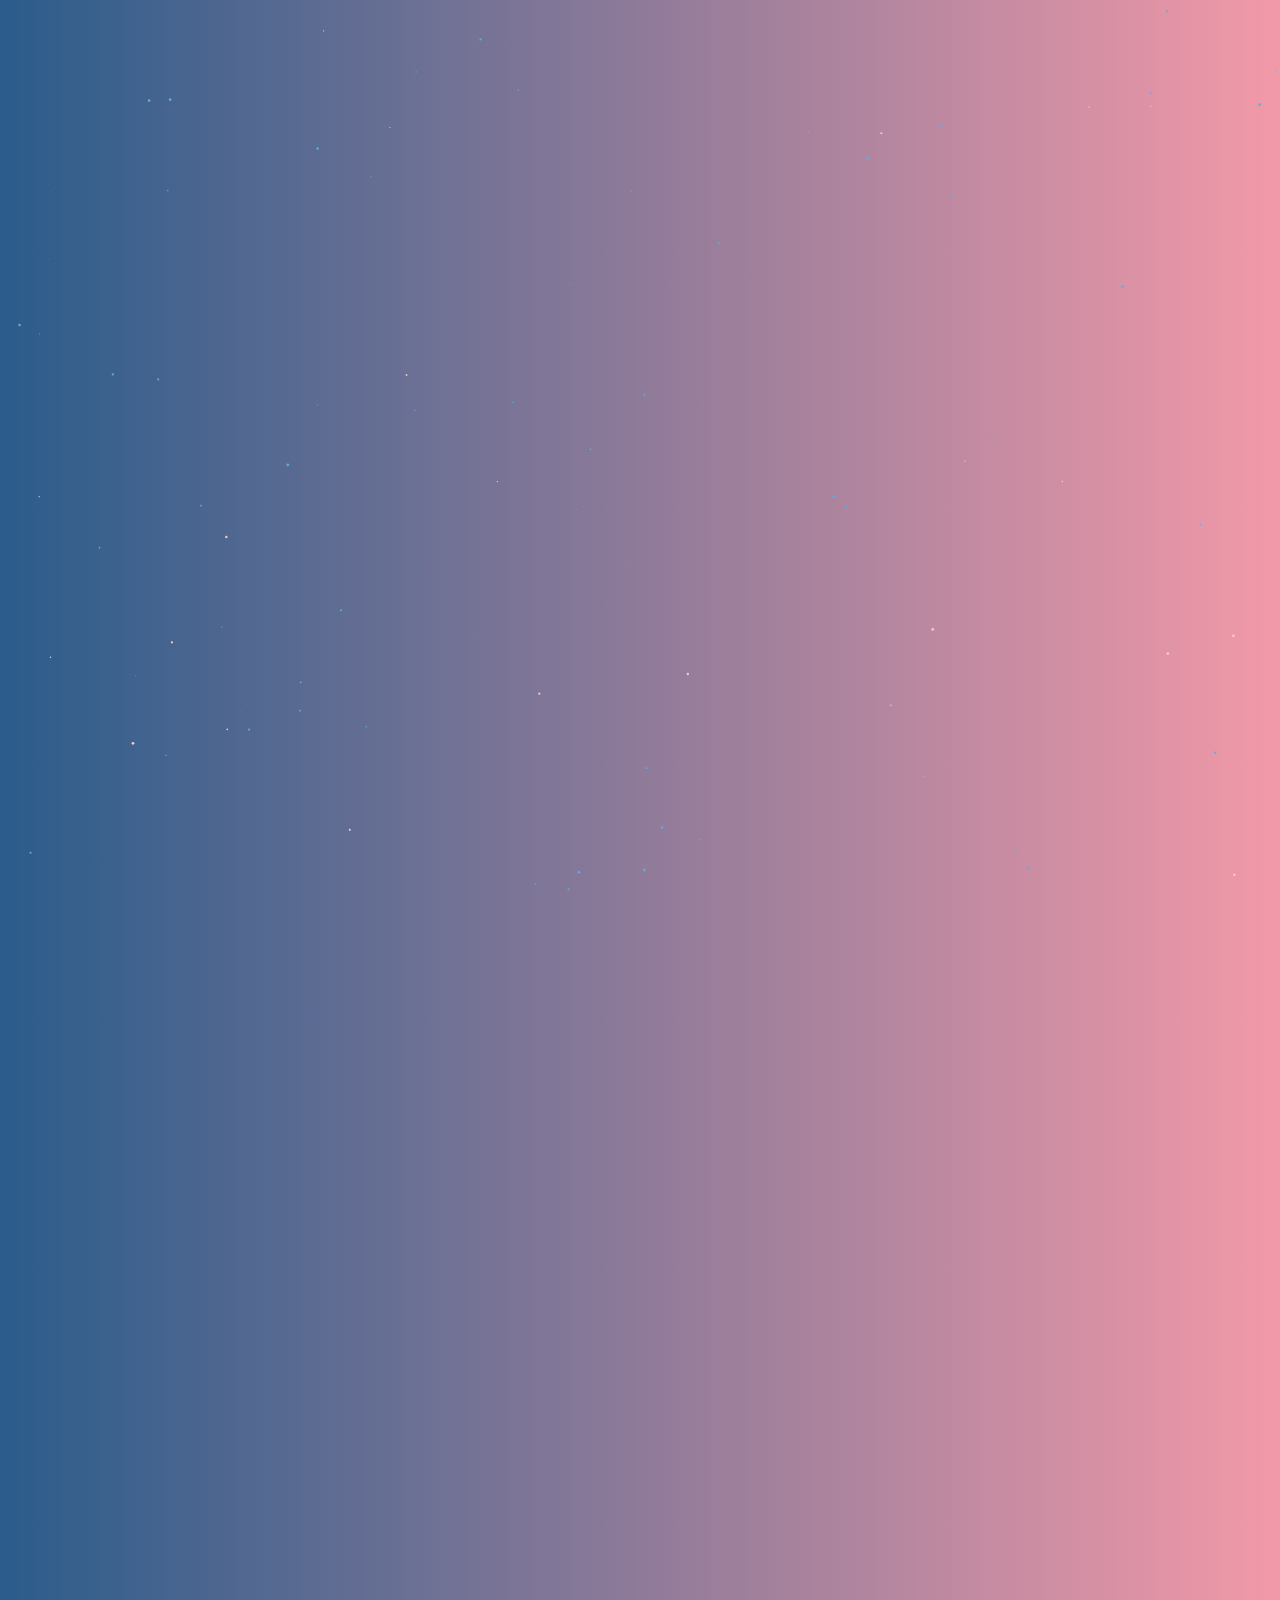
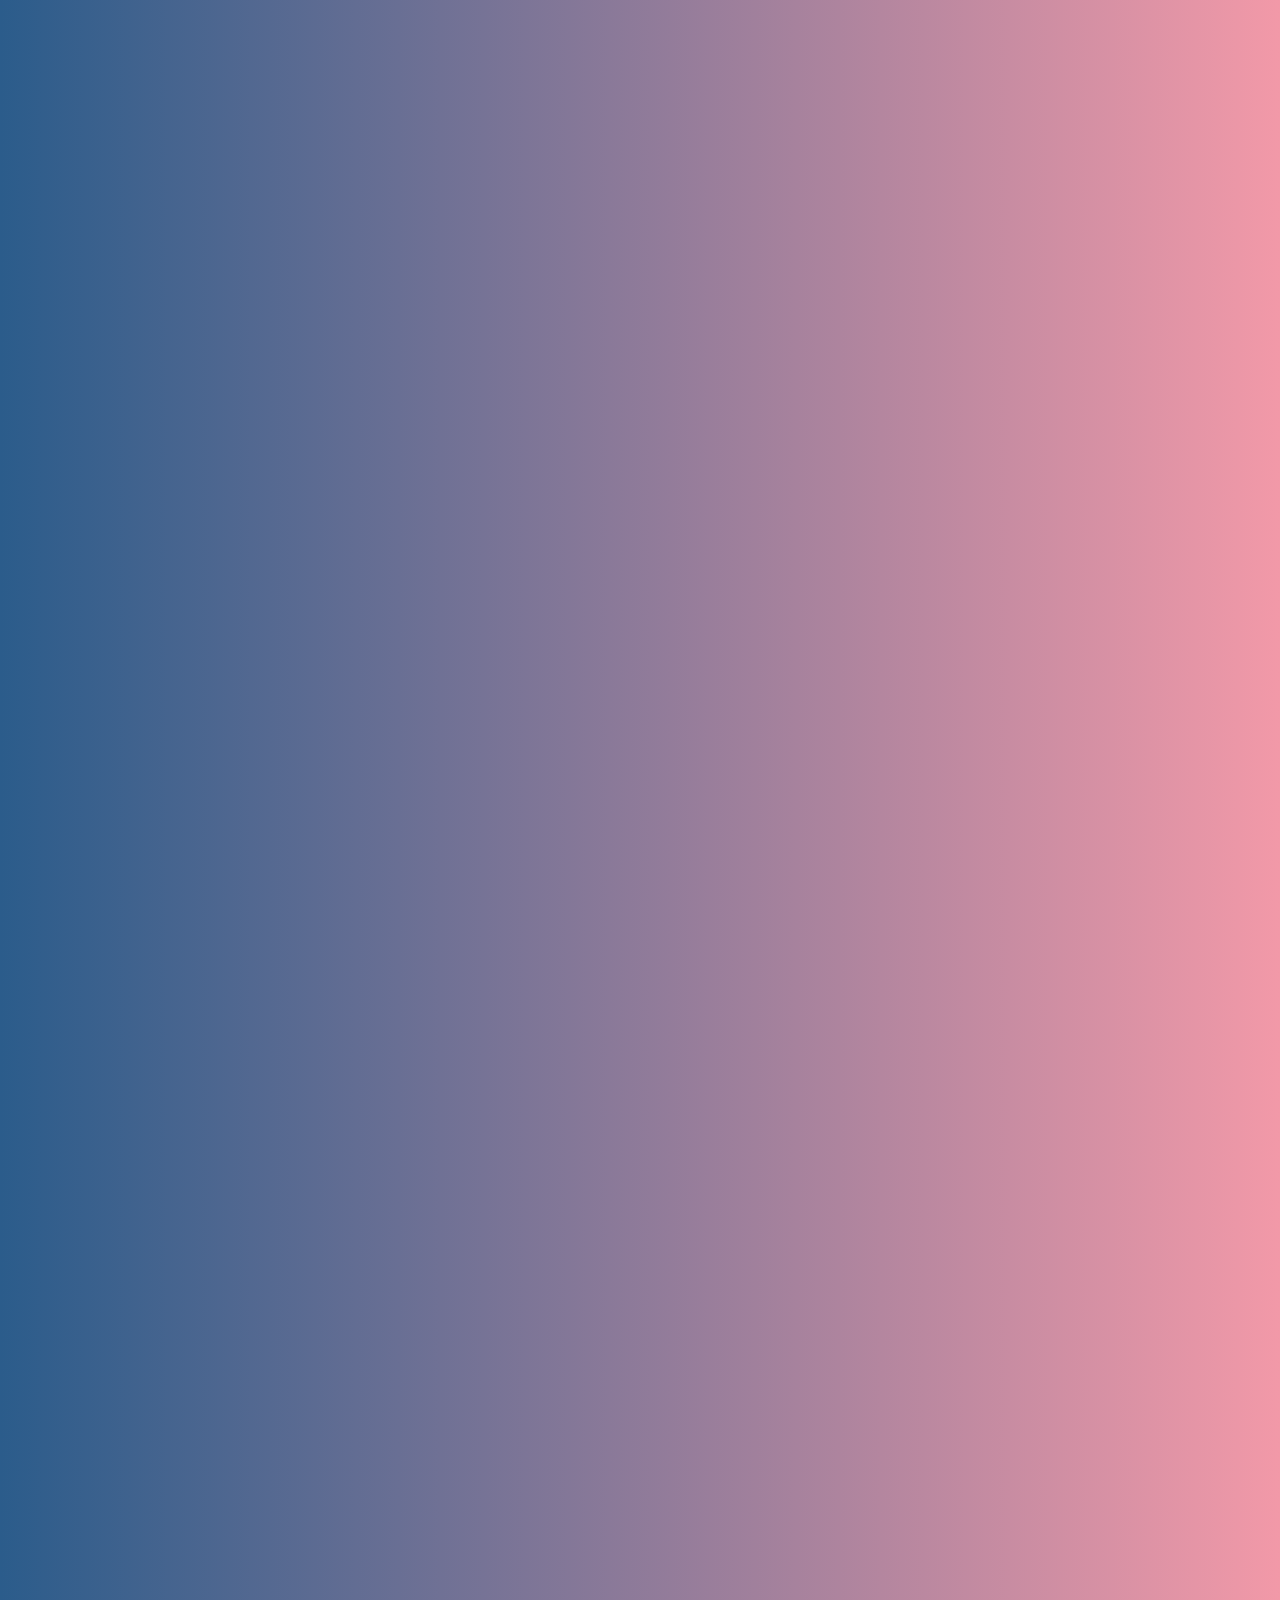
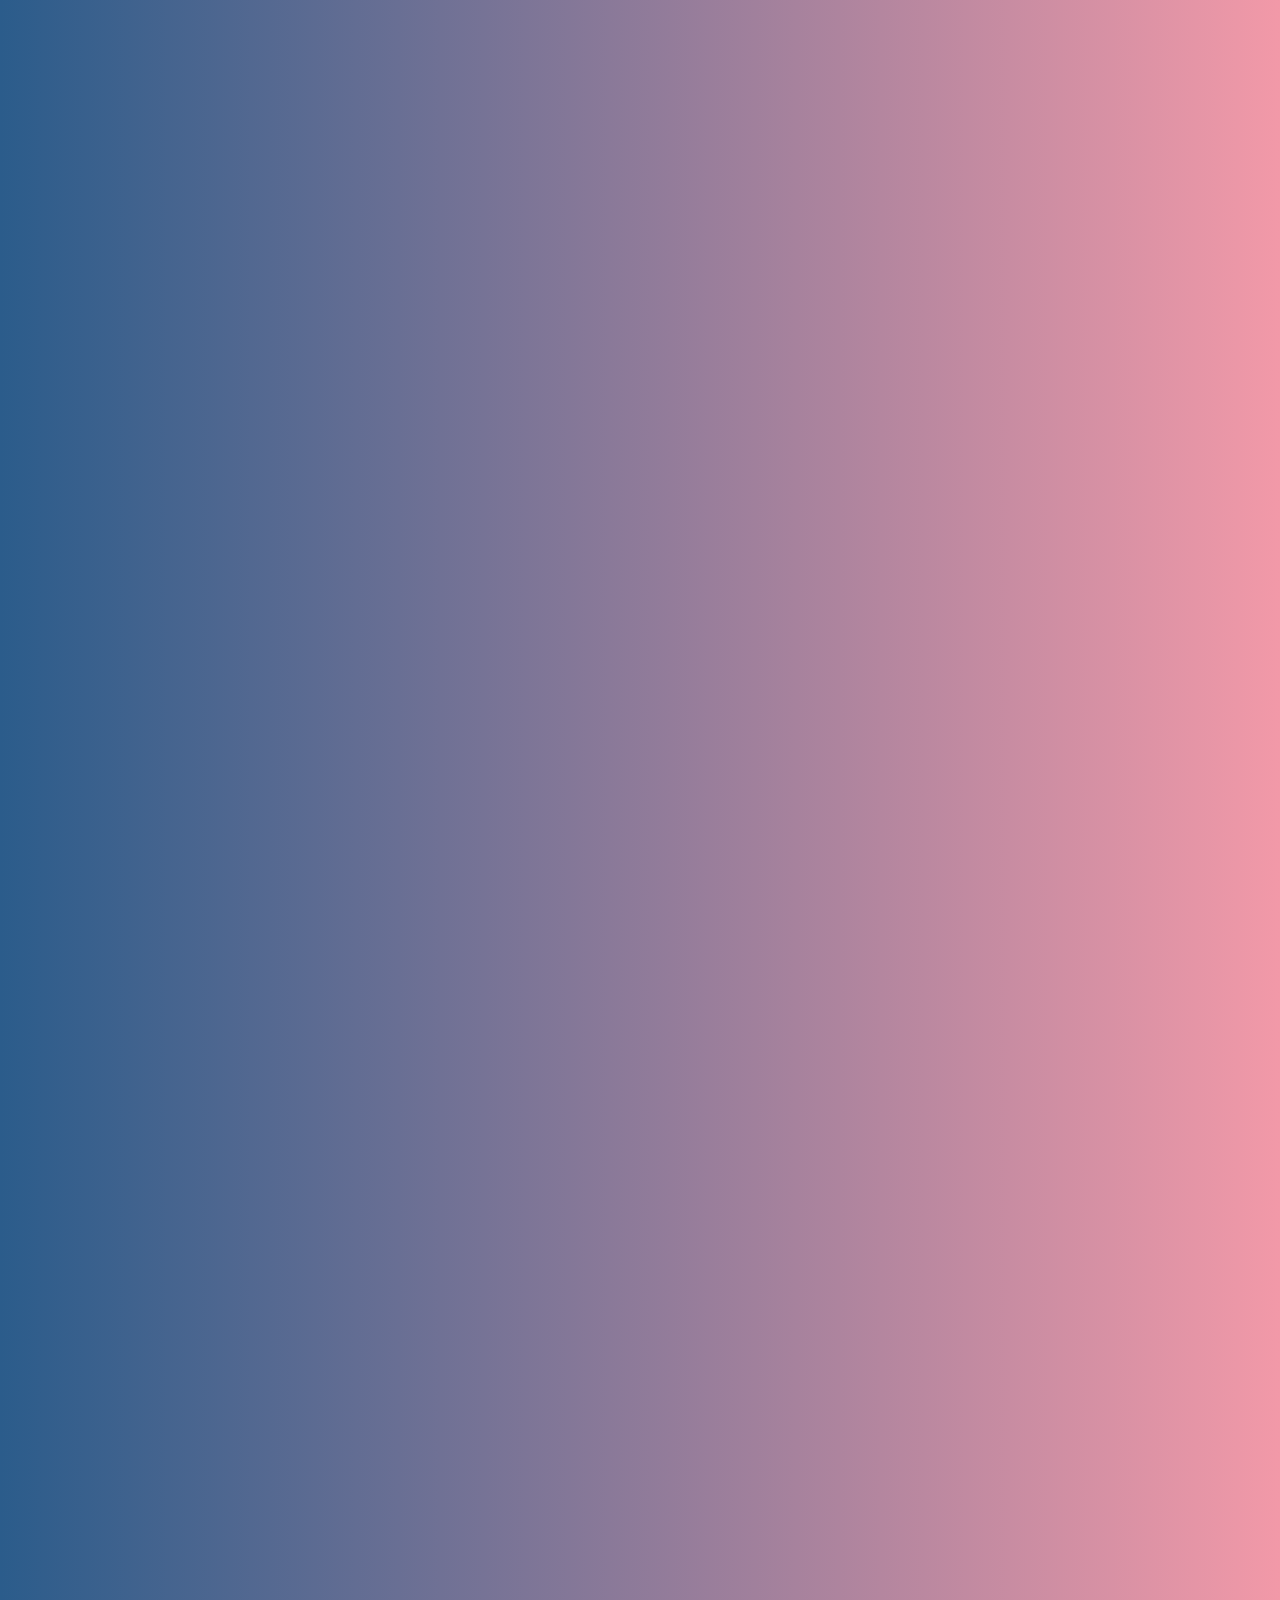
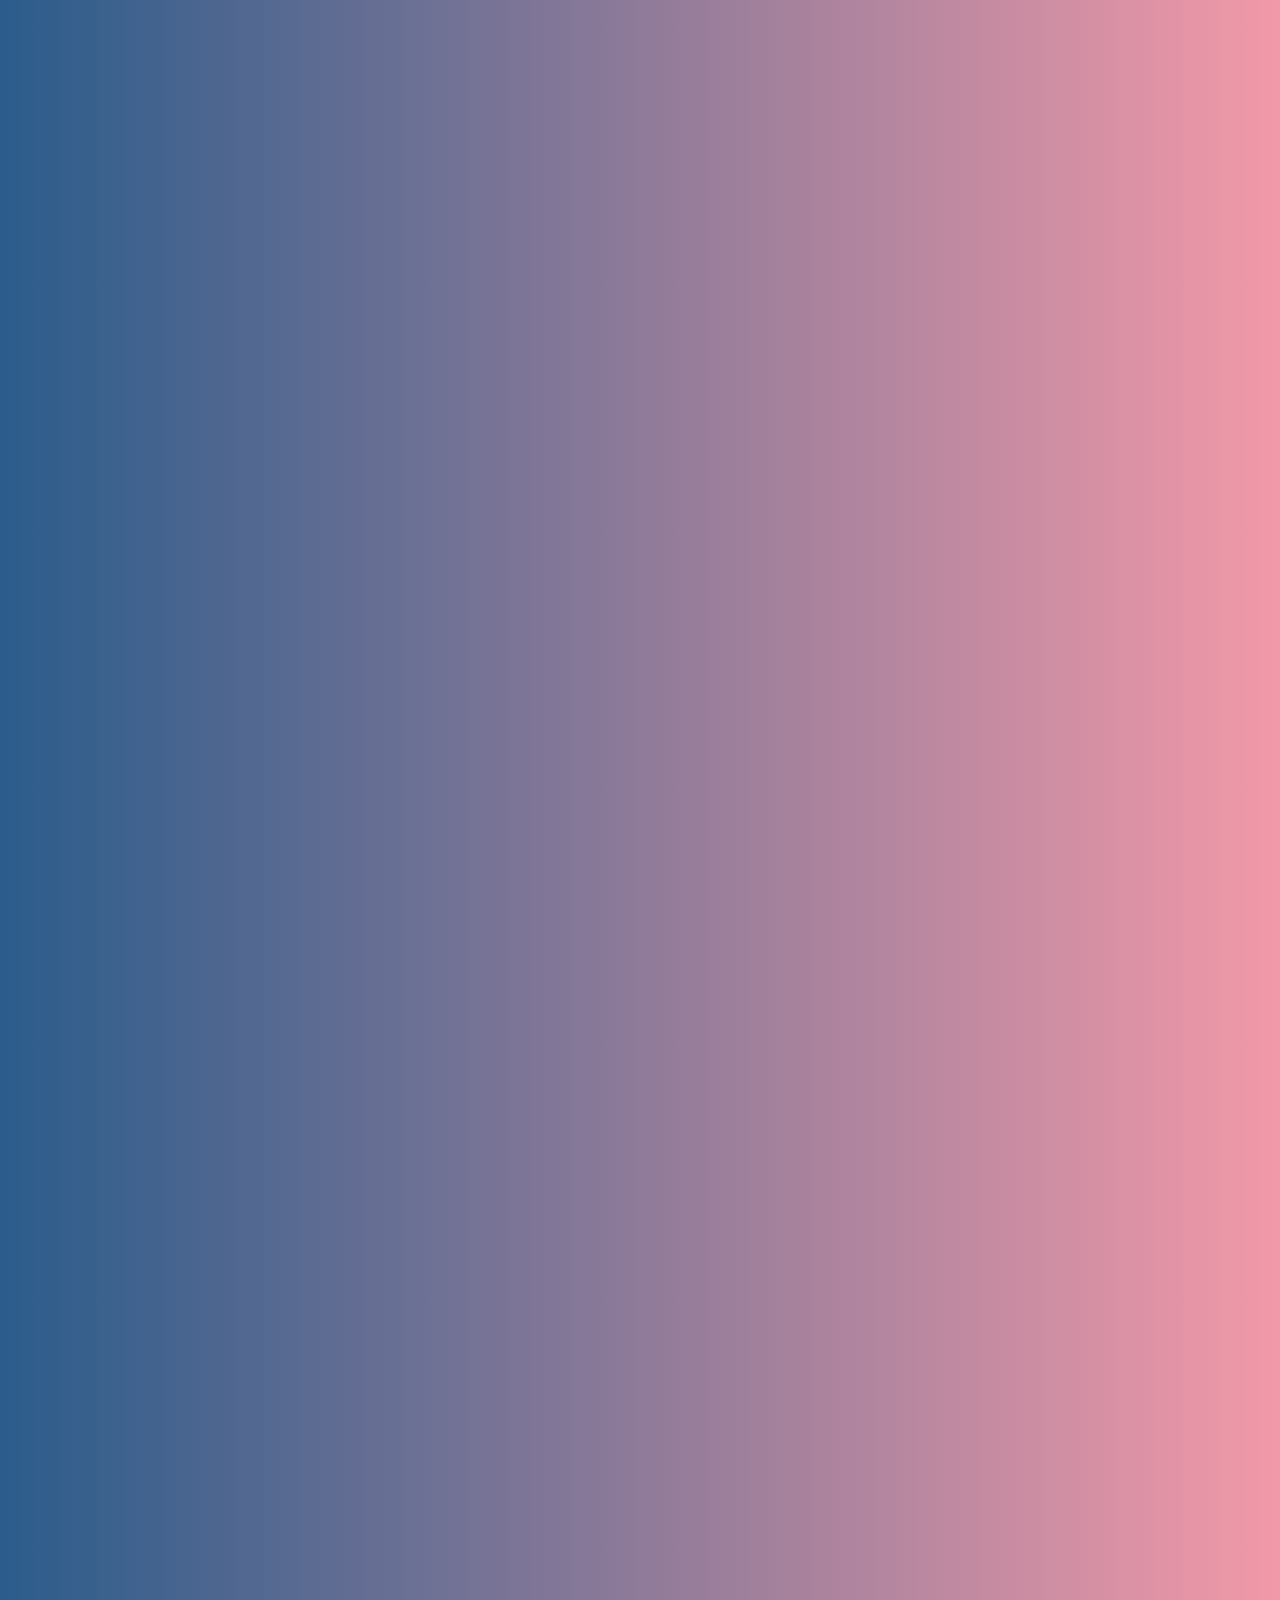
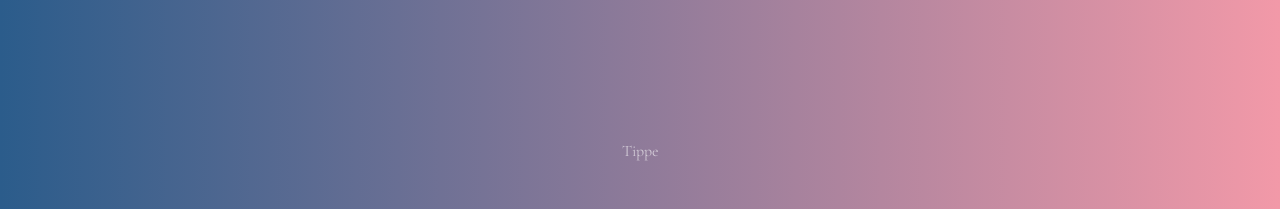
==== final.html @ bace11be "Add final.html and update script.js to navigate to final page after last step Co-authored-by: Copilo" ====
<!DOCTYPE html>
<html lang="de">
<head>
  <meta charset="UTF-8" />
  <meta name="viewport" content="width=device-width, initial-scale=1.0" />
  <meta http-equiv="Content-Security-Policy" content="img-src 'self' data:;">
  <title>Finale Nachricht</title>

  <!-- SCHRIFT -->
  <link href="https://fonts.googleapis.com/css2?family=Cormorant+Garamond:ital,wght@0,400;0,600;1,400&display=swap" rel="stylesheet">

  <link rel="stylesheet" href="style.css" />
</head>
<body>

  <canvas id="stars"></canvas>

  <!-- MUSIK -->
  <audio id="music" loop>
    <source src="music.mp3" type="audio/mpeg">
  </audio>

  <div class="content">

    <div class="envelope">

      <p class="step">Neuer Tag neue Seite?</p>
      <p class="step">Eigentlich ist es ja die gleiche Seite, aber spielt keine Rolle.</p>
      <p class="step">Ich sitze also schon wieder hier. Vor einem Programm, welches ich täglich benutze.</p>
      <p class="step">Aber was tue ich? Normalerweise schreibe ich hier Sachen, die einen tatsächlichen Zweck haben, einer strickten Syntax folgen und einfach Sinn ergeben.</p>
      <p class="step">Wieso also zweckentfremde ich meinen Arbeitsplatz?</p>
      <p class="step">Vielleicht ist es die Gewohnheit, oder das Gefühl nicht eingeschränkt zu werden.</p>

      <p class="step">Hier erfahre ich nicht die Restriktionen, wie ich sie bei Word auf einem A4 hätte. Kein Seitenrand, Animationen oder sogar Musik.</p>
      <p class="step">Schade nur, dass ich nicht kreativ genug bin, um einem Leser ein tatsächliches Gefühl zu vermitteln. Aber alleine die Möglichkeit es zu können gefällt mir.</p>
      <p class="step">Vielleicht nehme ich mir später doch etwas Zeit um ein paar Details einzubauen.</p>
      <p class="step">Ich schreibe schon wieder nur Quatsch und bin kurz davor zu vergessen, was ich eigentlich sagen wollte.</p>

      <p class="step">Beim lesen ist mir aufgefallen, dass es gestern eher ein offener Dialog war. Als würde man mit dem Leser sprechen.</p>
      <p class="step">Ich frage mich wie das aus der Perspektive eines Lesers wirkt.</p>
      <p class="step">Ich hätte nie gedacht, dass ich sowas einmal machen würde. Ich könnte gerade einfach Alles machen, aber ich sitze hier und schreibe.</p>
      <p class="step">Die Dinge die ich normalerweise machen würde, sind gerade irgendwie langweilig. Aber warum?</p>  
      <p class="step">Ich bin auch in letzter Zeit ziemlich müde. Nicht die Art von Müdigkeit, die nach einem Mittagsschlaf wieder weg ist. Eine seltsame Art von Lustlosigkeit.</p>
      <p class="step">Ich bin mir sicher, dass jeder dieses Gefühl kennt.</p>
      <p class="step">Ist aber auch egal.</p>
      <p class="step">Ich war die Tage einkaufen. Ich wollte einen Anzug kaufen. Gut, dass es dafür einfach einen ganzen Laden gibt.</p>
      <p class="step">Die Beratung war bemüht, aber doch spürbar überfragt, da die normalen Größen zu klein waren, aber die Langgrößen auch nicht so richtig passten.</p>
      <p class="step">Er schickte mich in einen anderen Laden mit den Worten: "Andere Mütter haben auch schöne Töchter.".</p>
      <p class="step">Seltsame Redewendung, wenn man bedenkt, dass es um Klamotten geht.</p>
      <p class="step">Lange nach dem Kauf eines Anzugs und auch noch jetzt beschäftigen mich seine finalen Worte.</p>
      <p class="step">Warum genau hatte er das gesagt? War das Zufall? Sagt er das immer?</p>
      <p class="step">Vielleicht sah er es mir an, oder ich habe es verraten, als er mich nach der Farbe der Fliege fragte und ich ihm sagte, dass es egal sei.</p>
      <p class="step">Jedoch behielt er recht. Ich habe einen schöneren Anzug gekauft, aber ist die Wirkung nach außen alles was zählt?</p>
      <p class="step">Er mag schön sein, aber wie trägt er sich? Ist das Material angenehm? Fühlt man sich wohl darin?</p>
      <p class="step">Er sollte also seine Redewendung überdenken. Er könnte es mit positiven Eigenschaften erweitern, die nicht nur oberflächlich sind.</p>
      <p class="step">Ein Anzug kann noch so schön sein, aber was wenn er einfach nicht passt?</p>
      <p class="step">Ich glaube mein Punkt ist klar.</p>
      <p class="step">Davon abgesehen war ich sehr fasziniert von der Art, wie er mir versuchte zu helfen und genauer zu erklären worauf ich beim Kauf achten soll.</p>
      <p class="step">Es gibt nichts schöneres als Menschen, die sich in ihrem Beruf voll entfalten können.</p>
      <p class="step">Ich frage mich auf wie viel Prozent der Menschen das zutrifft. Vielleicht sind es so 5%.</p>
      <p class="step">Ich vermute, dass ein Großteil dieser 5% im sozialen Sektor tätig ist.</p>
      <p class="step">Irgendwie fand ich die Dialogvariante auf der ersten "Seite" besser. Das wirkt hier irgendwie super langweilig.</p>
      <p class="step">Aber warum ist ein Dialog ohne Antwort nicht langweilig? Vielleicht ist es einfach das Gefühl direkt mit jemandem zu kommunizieren.</p>
      <p class="step">Irgendwie armselig. Aber es hilft um etwas Zeit zu überbrücken.</p>
      <p class="step">Das ist so verrückt. Wenn ich keine Zeit habe verschiebe ich immer alles auf die Momente in denen die Zeit da ist. Und jetzt? Jetzt wo ich Zeit habe mache ich so einen Quatsch hier.</p>
      <p class="step">Eigentlich ist es total unsinnig, dass ich manche Dinge so formuliere als würde das jemals jemanmd außer vielleicht dir lesen.</p>
      <p class="step">Ist das der Grund warum ich das tue? Möchte ich mit dir reden?</p>
      <p class="step">Ich glaube schon.</p>
      <p class="step">Aber ich wüsste überhaupt nicht, was ich sagen sollte. Zudem kann ich mir nur schwer vorstellen, dass du es hören möchtest.</p>
      <p class="step">Seit dem letzten Satz sind nun bestimmt 15 Minuten vergangen. Ich weiß es wirklich nicht.</p>
      <p class="step">Ich könnte dir sagen, wie schön deine Augen sind, oder das die geflochtenen Strähnen in deinem Haar so wunderbar aussehen, aber würde ich diese Gelegenheit so nutzen?</p>
      <p class="step">Ich will nicht behaupten, dass ich die Gelegenheit so verschwenden würde, aber ich glaube, dass da etwas mehr ist. Aber was?</p>
      <p class="step">Das wäre vermutlich das einzige Problem, mit welchem ich mich gerne auseinandersetzen würde.</p>
      <p class="step">Ich weiche schon wieder ab, aber das ist schon okay. Es heißt ja, dass man viele Dinge erst dann schätzt, wenn sie fort sind.</p>
      <p class="step">Angesichts dessen frage ich mich immer öfter, ob ich dich und alles was du mir geschenkt hast, genug geschätzt habe.</p>
      <p class="step">Ich erwarte keine Antwort, aber es mal richtig zu formulieren war irgendwie notwendig.</p>
      <p class="step">Du hast mir eigentlich nie einen Grund gegeben unsicher zu sein. Woher kommt sie aber?</p>
      <p class="step">Mir ist gerade eingefallen, dass ich vorhin geschriben habe, dass ich das Erlebnis für den Leser optimieren wollte, aber angesicht der Uhrzeit und meiner Antriebslosigkeit bleibt vorerst alles so wie es ist.</p>
      <p class="step">Ich habe so viele Fragen. Auch wenn ich keine Antwort bekomme, ist es mir wichtig, sie gestellt zu haben.</p>
      <p class="step">Wie geht es dir?</p>
      <p class="step">Ist Olli wieder etwas größer geworden?</p>
      <p class="step">Wie ist euer neues Haus, vorallem da es ja jetzt schon etwas eingerichtet ist?</p>
      <p class="step">Ist es immer noch so stressig auf deiner Arbeit, oder hat sich die Situation mit den wenigen Kollegen verbessert?</p>
      <p class="step">Ich hätte noch so viele Fragen, aber ich glaube, dass es erstmal reicht.</p>
      <p class="step">Verschwwende ich meine Zeit, oder hilft es mir?</p>
      <p class="step">Fühlt sich eher nach Verschwendung an.</p>
      <p class="step">Ich glaube das reicht erstmal für heute.</p>
      <p class="step">Vielleicht führe ich das bald fort.</p>
      <p class="step">Eine Sache noch. </p>
      <p class="step">Ich vermisse dich sehr.</p>
            </div>

    <p class="tap">Tippe</p>

  </div>

  <script src="script.js"></script>
</body>
</html>
---- style.css ----
* {
  box-sizing: border-box;
}

body {
  margin: 0;
  background: linear-gradient(90deg, #2B5C8B, #F299A8);
  color: #fff;
  font-family: "Cormorant Garamond", serif;
  overflow: auto;
}

canvas {
  position: fixed;
  top: 0;
  left: 0;
  pointer-events: none;
}

.content {
  position: relative;
  z-index: 2;
  /* Use min-height so the layout can grow and the page can scroll on small viewports */
  min-height: 100vh;
  padding: 24px 16px;
  display: flex;
  justify-content: center;
  align-items: center;
  text-align: center;
  pointer-events: auto;
  /* Respect safe-area insets (notches, status bars) */
  padding-top: calc(24px + env(safe-area-inset-top));
  padding-bottom: calc(24px + env(safe-area-inset-bottom));
  flex-direction: column; /* optional, für bessere Verteilung */
}

/* BRIEF – schwebend */
.envelope {
  max-width: 420px;
  transform: translateY(-120vh);
  transition: transform 2.6s ease;
  pointer-events: none;
}

.envelope.fly-in {
  transform: translateY(0);
}

/* TEXTE */
.step {
  font-size: 1.35rem;
  line-height: 1.65;
  opacity: 0;
  transform: translateY(8px);
  transition: opacity 1.6s ease, transform 1.6s ease;
  margin-bottom: 1.3rem;
  text-shadow: 0 0 18px rgba(0,0,0,0.5);
  color: #fff;
}

/* Letzter Satz als Gradient + Shadow + leichter Glow */
.final {
  font-size: 1.6rem;
  font-style: italic;
  margin-top: 2rem;
  color: #2B5C8B; /* dunkles Blau, sehr gut auf Rosé sichtbar */
  text-shadow: 0 0 12px rgba(0,0,0,0.7);
  padding: 2px 6px;
  border-radius: 6px;
  display: inline-block;
}



@keyframes pulseGradient {
  0% { background-position: 0% 50%; }
  100% { background-position: 100% 50%; }
}

.step.show {
  opacity: 1;
  transform: translateY(0);
}

/* TAP */
.tap {
  position: absolute;
  bottom: 32px;
  font-size: 1rem;
  opacity: 0.6;
  animation: pulse 2s infinite;
}

@keyframes pulse {
  0% { opacity: 0.3; }
  50% { opacity: 0.8; }
  100% { opacity: 0.3; }
}

.hidden {
  display: none;
}

/* Mobile adjustments so content isn't centered off-screen on small viewports */
@media (max-width: 600px) {
  .content {
    justify-content: flex-start;
  }

  /* Start the envelope closer so the fly-in animation lands inside the visible area */
  .envelope {
    transform: translateY(-60vh);
  }

  .envelope.fly-in {
    transform: translateY(0);
  }

  /* Pin the tap button so it's always reachable at the bottom of the screen */
  .tap {
    position: fixed;
    bottom: calc(16px + env(safe-area-inset-bottom));
    left: 50%;
    transform: translateX(-50%);
    z-index: 3;
    background: rgba(255,255,255,0.03);
    padding: 10px 14px;
    border-radius: 999px;
  }
}
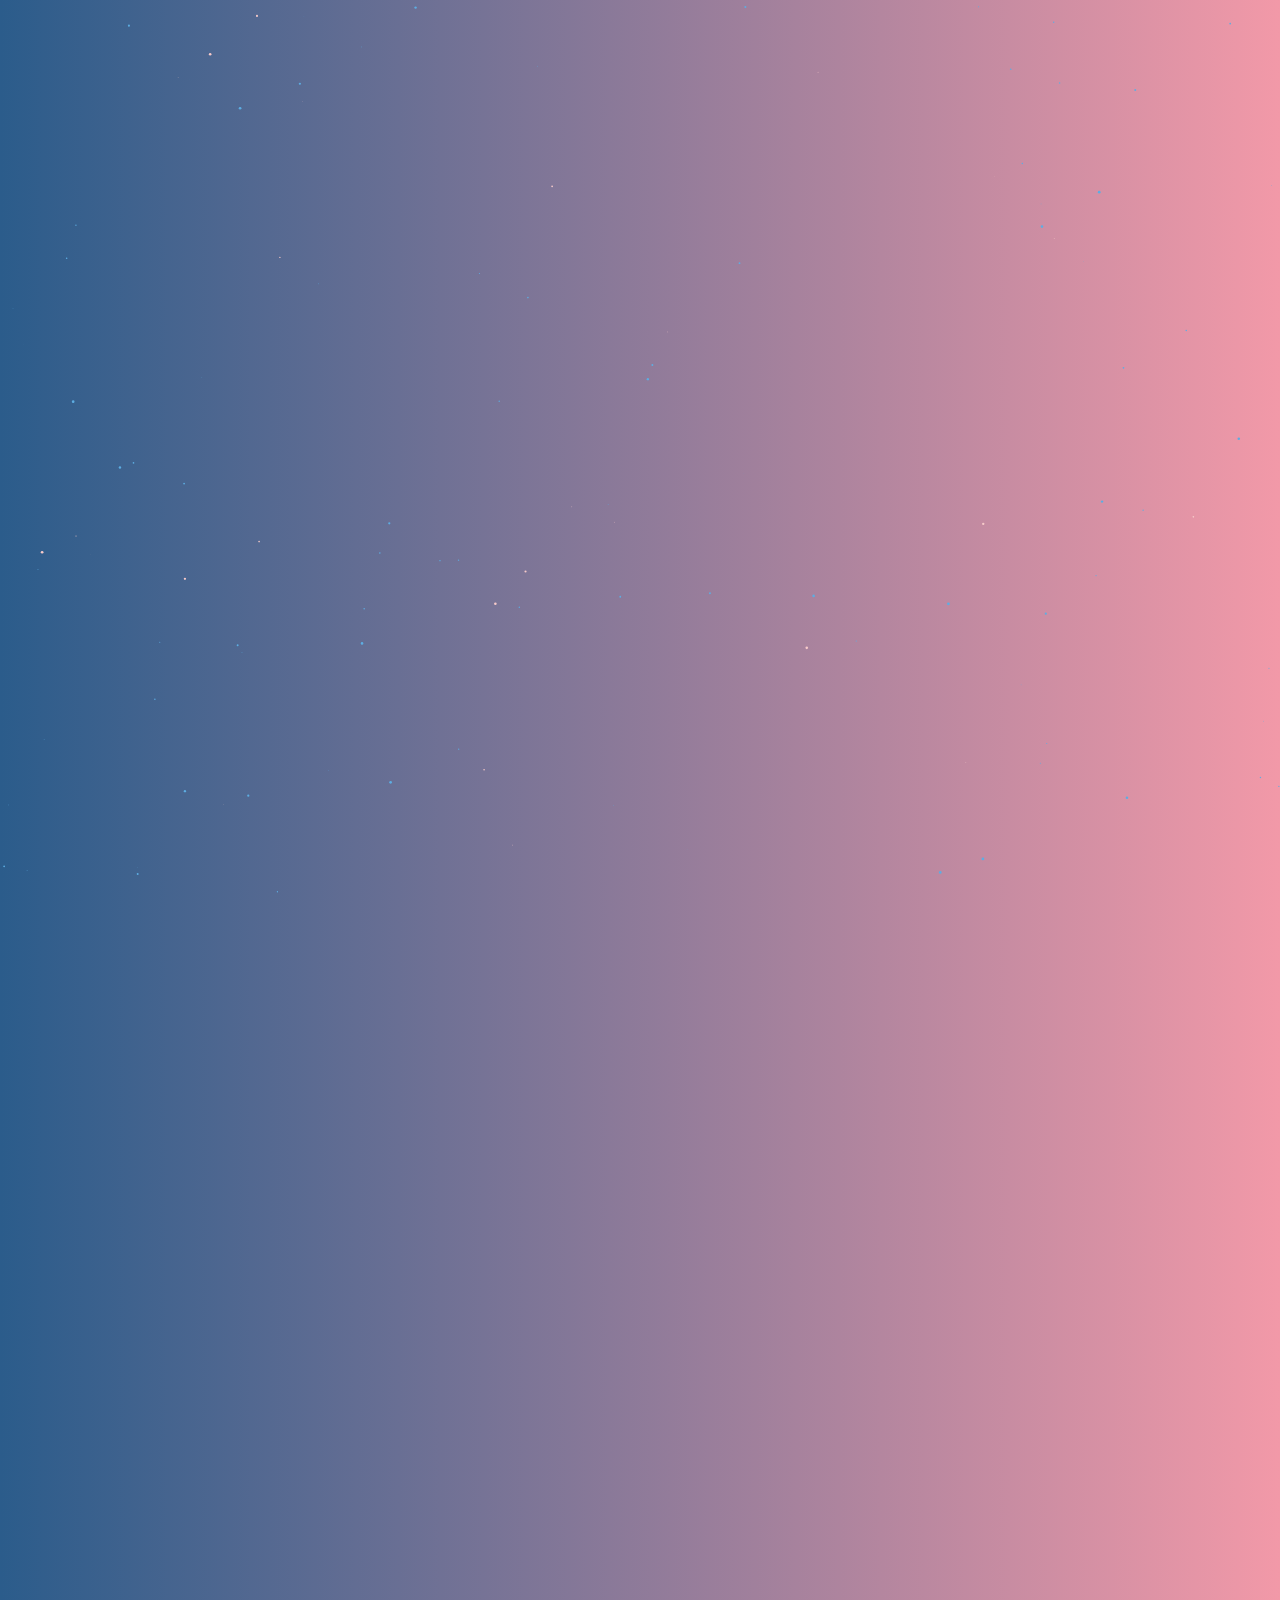
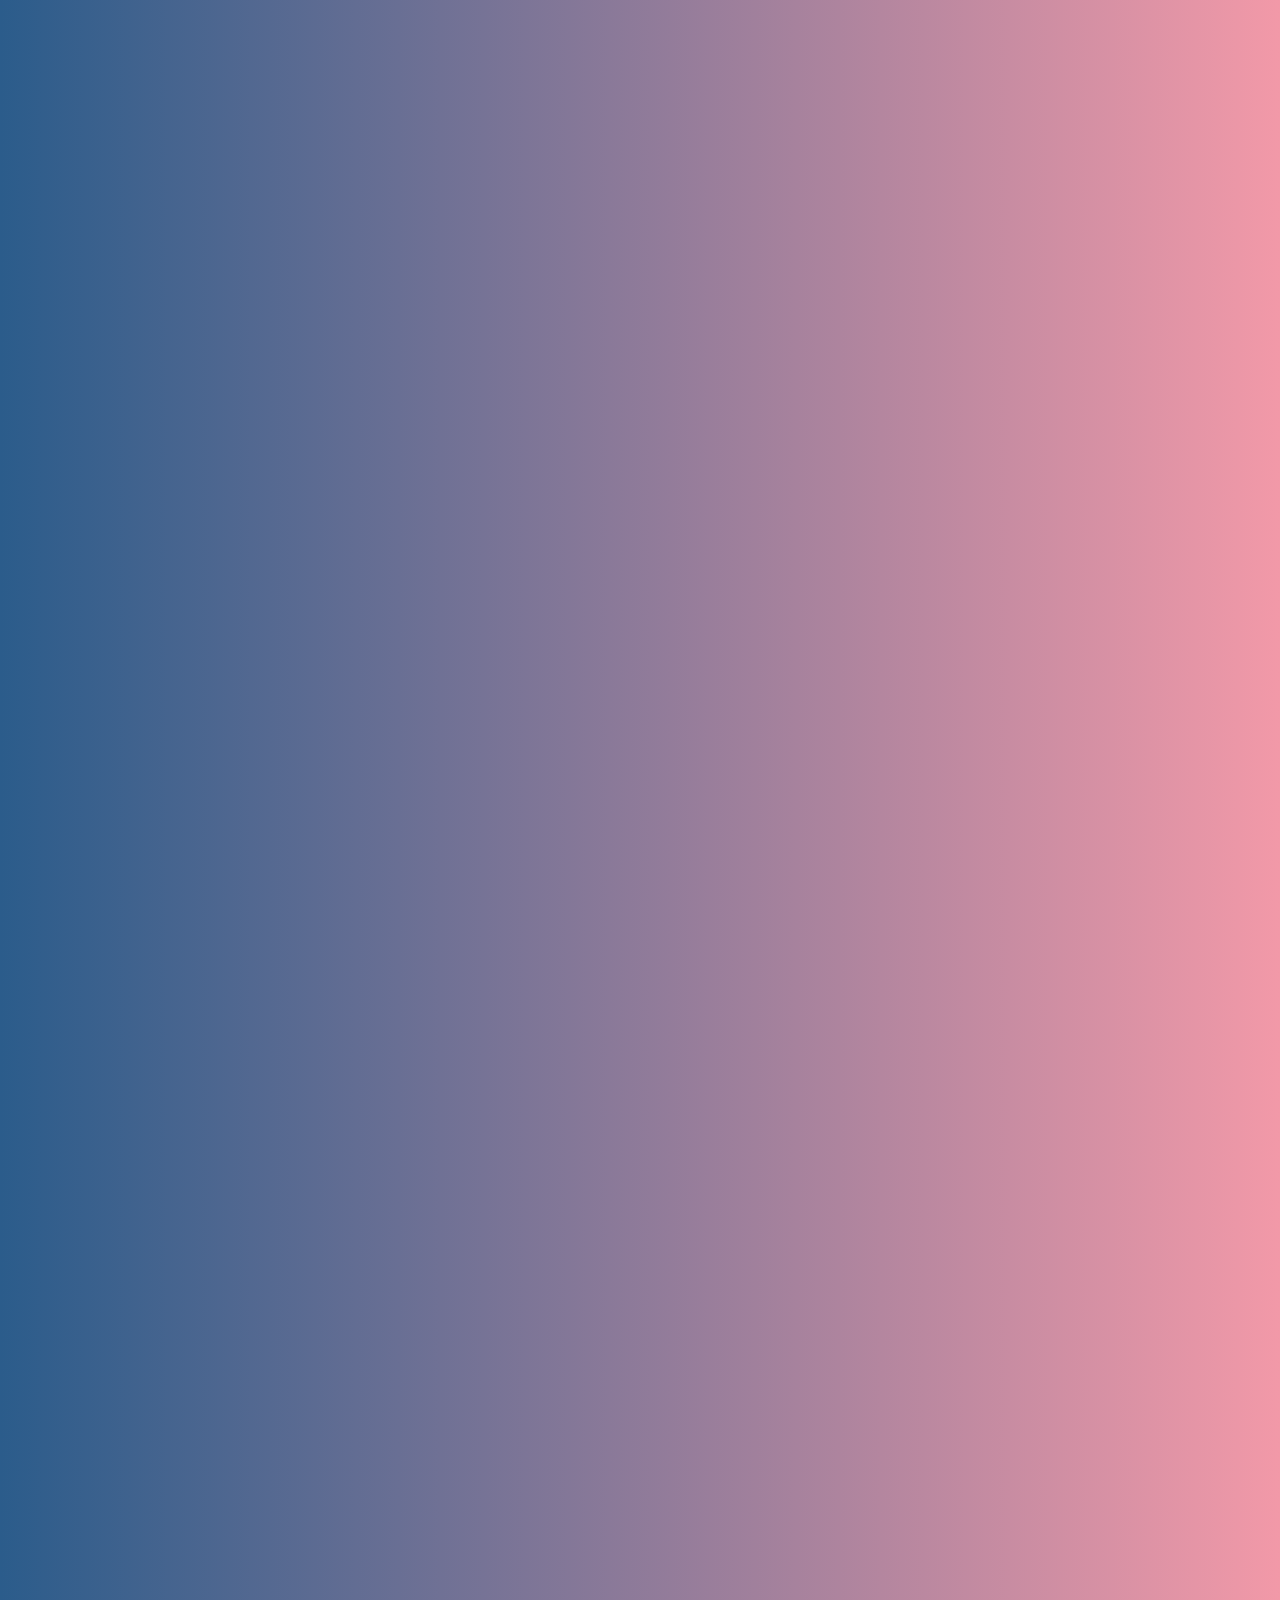
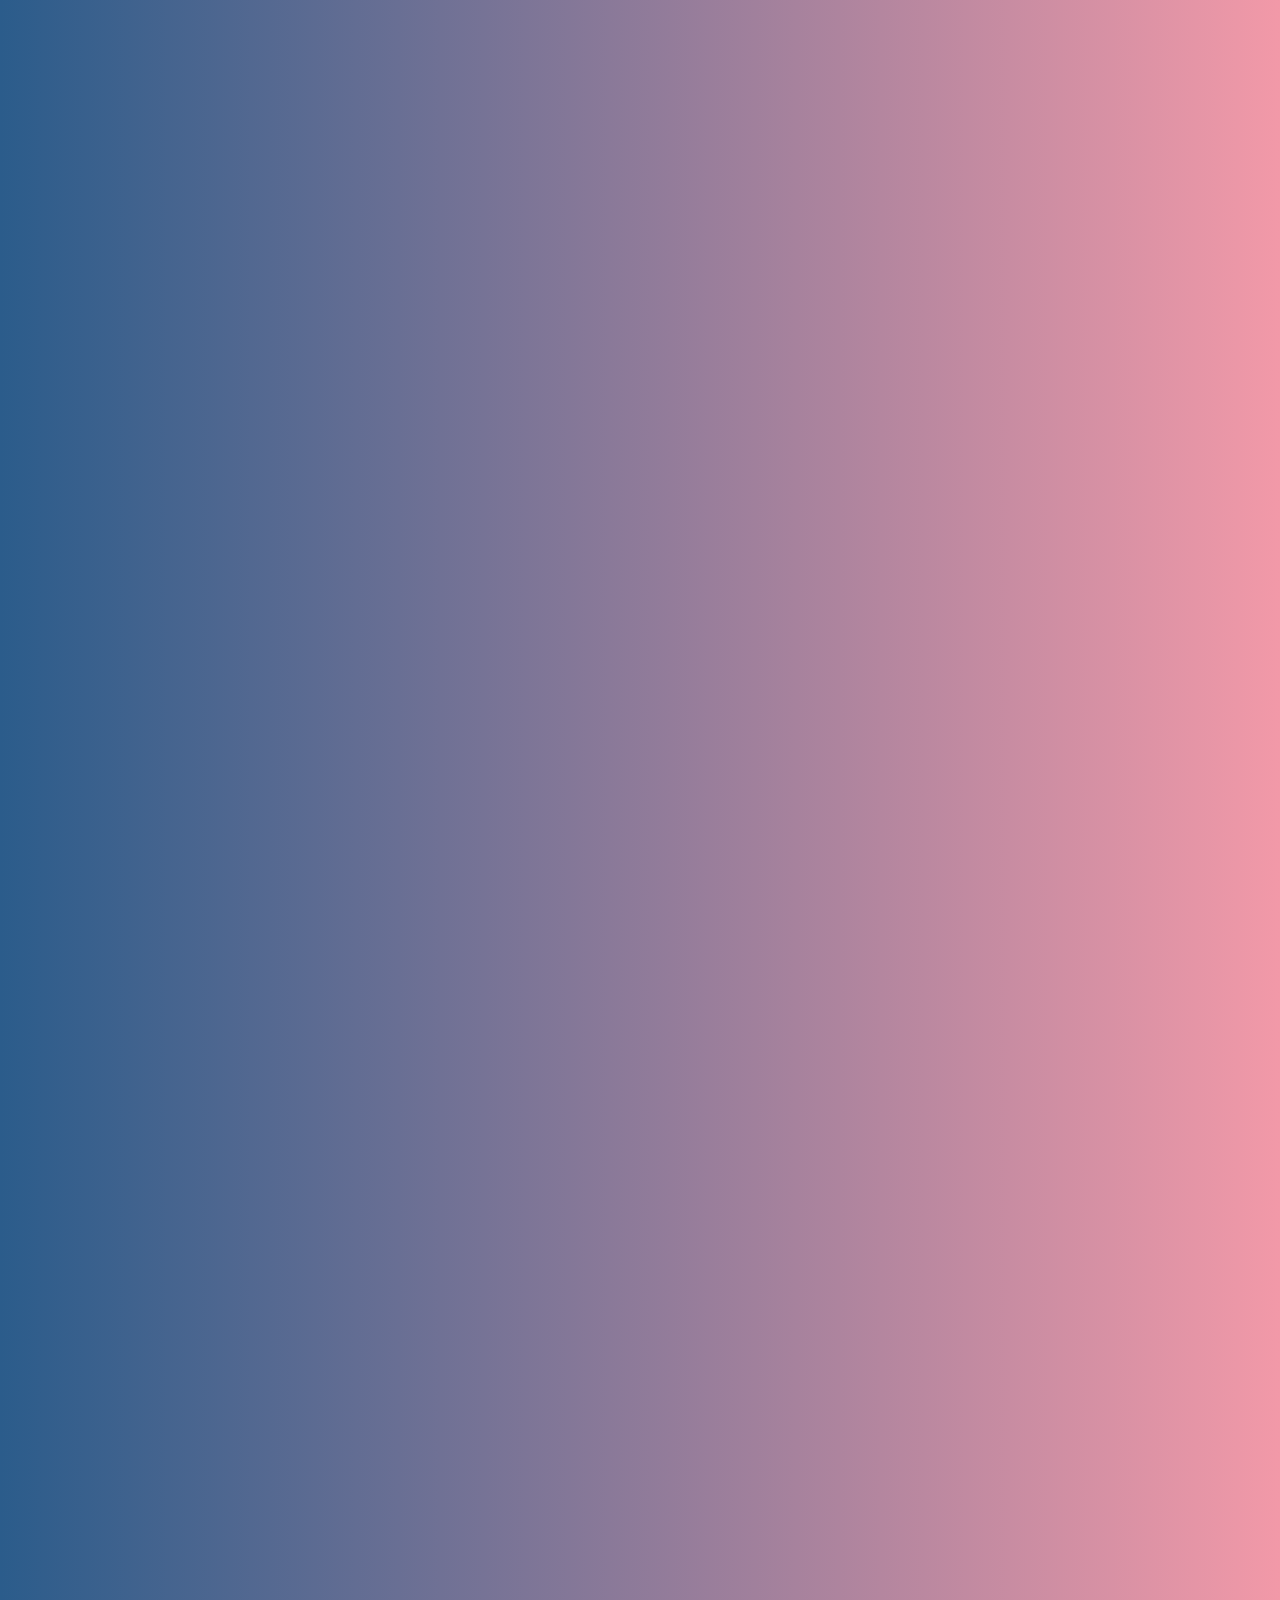
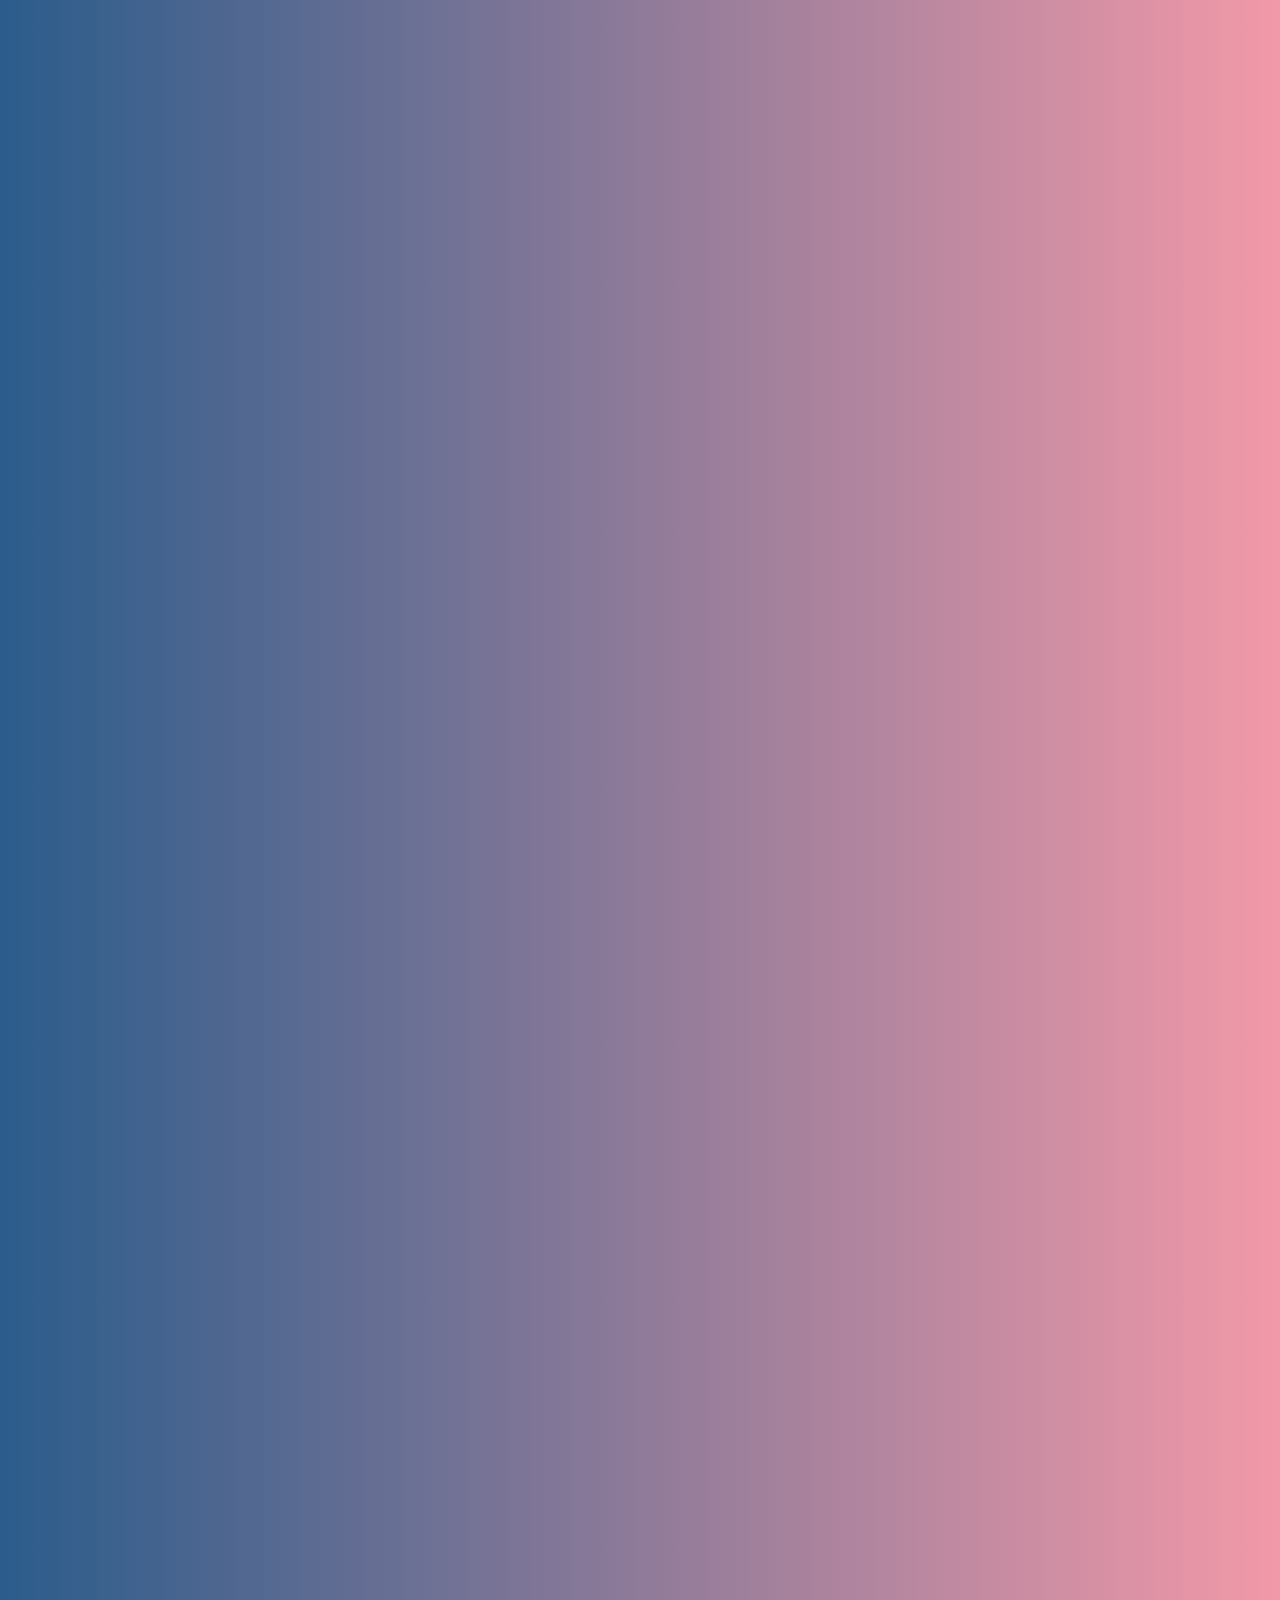
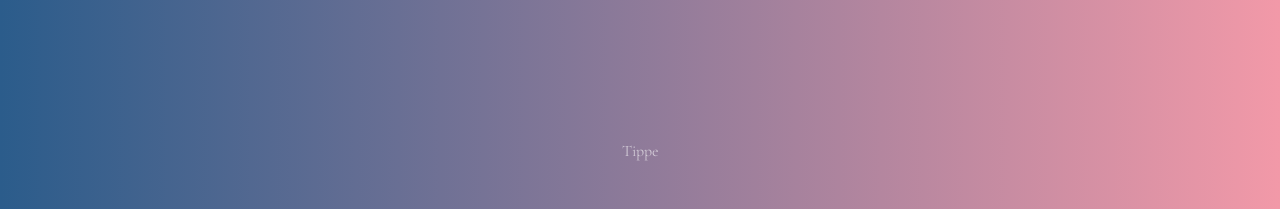
==== commit 7fb557dd: "Fix typos and improve phrasing in final.html and index.html Co-authored-by: Copilot <copilot@github." ====
--- a/final.html
+++ b/final.html
@@ -27,7 +27,7 @@
       <p class="step">Neuer Tag neue Seite?</p>
       <p class="step">Eigentlich ist es ja die gleiche Seite, aber spielt keine Rolle.</p>
       <p class="step">Ich sitze also schon wieder hier. Vor einem Programm, welches ich täglich benutze.</p>
-      <p class="step">Aber was tue ich? Normalerweise schreibe ich hier Sachen, die einen tatsächlichen Zweck haben, einer strickten Syntax folgen und einfach Sinn ergeben.</p>
+      <p class="step">Aber was tue ich? Normalerweise schreibe ich hier Sachen, die einen tatsächlichen Zweck haben, einer strengen Syntax folgen und einfach Sinn ergeben.</p>
       <p class="step">Wieso also zweckentfremde ich meinen Arbeitsplatz?</p>
       <p class="step">Vielleicht ist es die Gewohnheit, oder das Gefühl nicht eingeschränkt zu werden.</p>
 
@@ -36,9 +36,9 @@
       <p class="step">Vielleicht nehme ich mir später doch etwas Zeit um ein paar Details einzubauen.</p>
       <p class="step">Ich schreibe schon wieder nur Quatsch und bin kurz davor zu vergessen, was ich eigentlich sagen wollte.</p>
 
-      <p class="step">Beim lesen ist mir aufgefallen, dass es gestern eher ein offener Dialog war. Als würde man mit dem Leser sprechen.</p>
+      <p class="step">Beim Lesen ist mir aufgefallen, dass es gestern eher ein offener Dialog war. Als würde man mit dem Leser sprechen.</p>
       <p class="step">Ich frage mich wie das aus der Perspektive eines Lesers wirkt.</p>
-      <p class="step">Ich hätte nie gedacht, dass ich sowas einmal machen würde. Ich könnte gerade einfach Alles machen, aber ich sitze hier und schreibe.</p>
+      <p class="step">Ich hätte nie gedacht, dass ich so was einmal machen würde. Ich könnte gerade einfach Alles machen, aber ich sitze hier und schreibe.</p>
       <p class="step">Die Dinge die ich normalerweise machen würde, sind gerade irgendwie langweilig. Aber warum?</p>  
       <p class="step">Ich bin auch in letzter Zeit ziemlich müde. Nicht die Art von Müdigkeit, die nach einem Mittagsschlaf wieder weg ist. Eine seltsame Art von Lustlosigkeit.</p>
       <p class="step">Ich bin mir sicher, dass jeder dieses Gefühl kennt.</p>
@@ -63,7 +63,7 @@
       <p class="step">Aber warum ist ein Dialog ohne Antwort nicht langweilig? Vielleicht ist es einfach das Gefühl direkt mit jemandem zu kommunizieren.</p>
       <p class="step">Irgendwie armselig. Aber es hilft um etwas Zeit zu überbrücken.</p>
       <p class="step">Das ist so verrückt. Wenn ich keine Zeit habe verschiebe ich immer alles auf die Momente in denen die Zeit da ist. Und jetzt? Jetzt wo ich Zeit habe mache ich so einen Quatsch hier.</p>
-      <p class="step">Eigentlich ist es total unsinnig, dass ich manche Dinge so formuliere als würde das jemals jemanmd außer vielleicht dir lesen.</p>
+      <p class="step">Eigentlich ist es total unsinnig, dass ich manche Dinge so formuliere als würde das jemals jemand außer vielleicht dir lesen.</p>
       <p class="step">Ist das der Grund warum ich das tue? Möchte ich mit dir reden?</p>
       <p class="step">Ich glaube schon.</p>
       <p class="step">Aber ich wüsste überhaupt nicht, was ich sagen sollte. Zudem kann ich mir nur schwer vorstellen, dass du es hören möchtest.</p>
@@ -75,14 +75,14 @@
       <p class="step">Angesichts dessen frage ich mich immer öfter, ob ich dich und alles was du mir geschenkt hast, genug geschätzt habe.</p>
       <p class="step">Ich erwarte keine Antwort, aber es mal richtig zu formulieren war irgendwie notwendig.</p>
       <p class="step">Du hast mir eigentlich nie einen Grund gegeben unsicher zu sein. Woher kommt sie aber?</p>
-      <p class="step">Mir ist gerade eingefallen, dass ich vorhin geschriben habe, dass ich das Erlebnis für den Leser optimieren wollte, aber angesicht der Uhrzeit und meiner Antriebslosigkeit bleibt vorerst alles so wie es ist.</p>
+      <p class="step">Mir ist gerade eingefallen, dass ich vorhin geschrieben habe, dass ich das Erlebnis für den Leser optimieren wollte, aber angesichts der Uhrzeit und meiner Antriebslosigkeit bleibt vorerst alles so wie es ist.</p>
       <p class="step">Ich habe so viele Fragen. Auch wenn ich keine Antwort bekomme, ist es mir wichtig, sie gestellt zu haben.</p>
       <p class="step">Wie geht es dir?</p>
       <p class="step">Ist Olli wieder etwas größer geworden?</p>
-      <p class="step">Wie ist euer neues Haus, vorallem da es ja jetzt schon etwas eingerichtet ist?</p>
+      <p class="step">Wie ist euer neues Haus, vor allem da es ja jetzt schon etwas eingerichtet ist?</p>
       <p class="step">Ist es immer noch so stressig auf deiner Arbeit, oder hat sich die Situation mit den wenigen Kollegen verbessert?</p>
       <p class="step">Ich hätte noch so viele Fragen, aber ich glaube, dass es erstmal reicht.</p>
-      <p class="step">Verschwwende ich meine Zeit, oder hilft es mir?</p>
+      <p class="step">Verschwende ich meine Zeit, oder hilft es mir?</p>
       <p class="step">Fühlt sich eher nach Verschwendung an.</p>
       <p class="step">Ich glaube das reicht erstmal für heute.</p>
       <p class="step">Vielleicht führe ich das bald fort.</p>
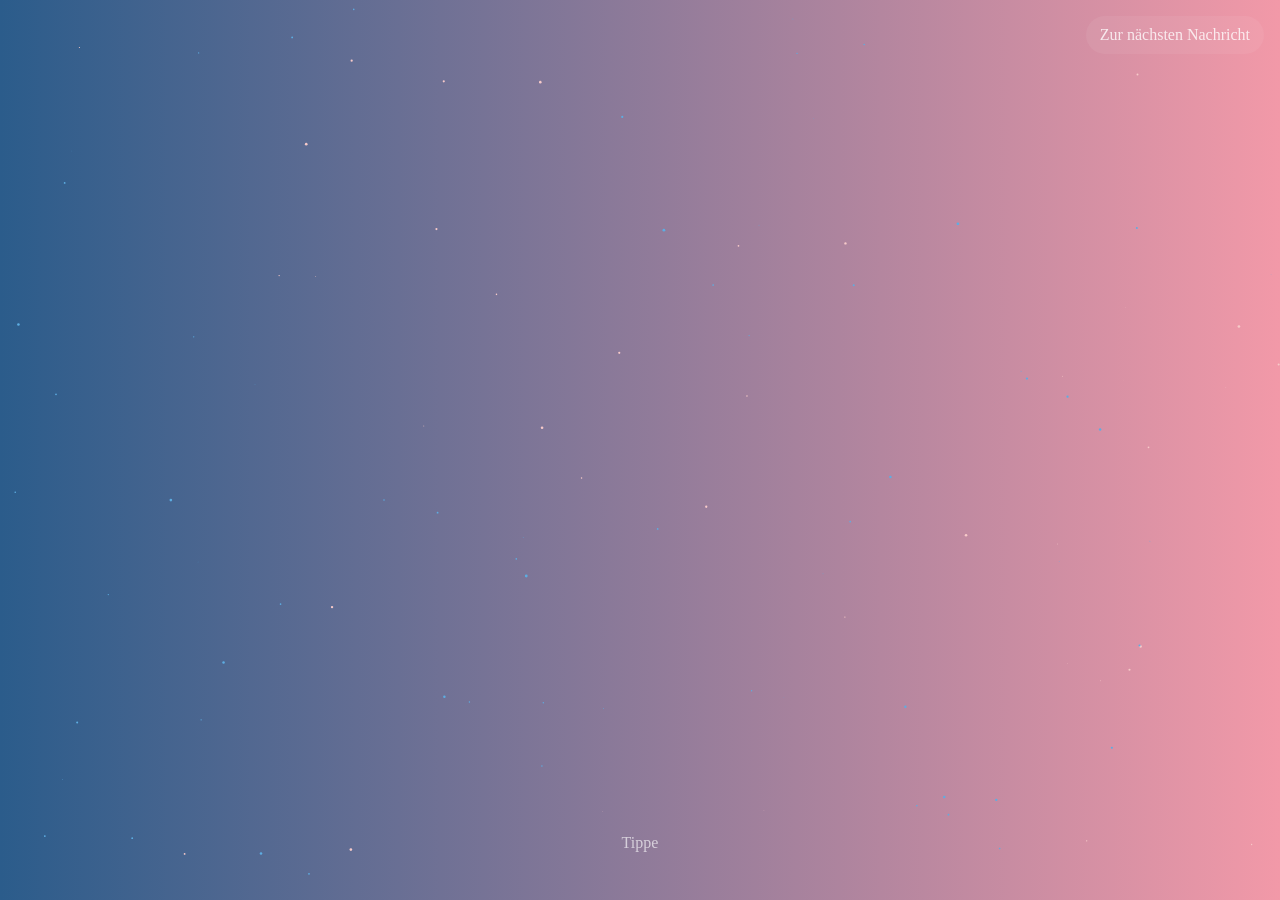
==== commit 65b9c155: "Refactor final.html and index.html for improved navigation and structure; enhance script.js to manag" ====
--- a/final.html
+++ b/final.html
@@ -1,99 +1,12 @@
-<!DOCTYPE html>
+﻿<!DOCTYPE html>
 <html lang="de">
 <head>
   <meta charset="UTF-8" />
-  <meta name="viewport" content="width=device-width, initial-scale=1.0" />
-  <meta http-equiv="Content-Security-Policy" content="img-src 'self' data:;">
-  <title>Finale Nachricht</title>
-
-  <!-- SCHRIFT -->
-  <link href="https://fonts.googleapis.com/css2?family=Cormorant+Garamond:ital,wght@0,400;0,600;1,400&display=swap" rel="stylesheet">
-
-  <link rel="stylesheet" href="style.css" />
+  <meta http-equiv="refresh" content="0;url=index.html?page=2" />
+  <title>Weiterleitung</title>
 </head>
 <body>
-
-  <canvas id="stars"></canvas>
-
-  <!-- MUSIK -->
-  <audio id="music" loop>
-    <source src="music.mp3" type="audio/mpeg">
-  </audio>
-
-  <div class="content">
-
-    <div class="envelope">
-
-      <p class="step">Neuer Tag neue Seite?</p>
-      <p class="step">Eigentlich ist es ja die gleiche Seite, aber spielt keine Rolle.</p>
-      <p class="step">Ich sitze also schon wieder hier. Vor einem Programm, welches ich täglich benutze.</p>
-      <p class="step">Aber was tue ich? Normalerweise schreibe ich hier Sachen, die einen tatsächlichen Zweck haben, einer strengen Syntax folgen und einfach Sinn ergeben.</p>
-      <p class="step">Wieso also zweckentfremde ich meinen Arbeitsplatz?</p>
-      <p class="step">Vielleicht ist es die Gewohnheit, oder das Gefühl nicht eingeschränkt zu werden.</p>
-
-      <p class="step">Hier erfahre ich nicht die Restriktionen, wie ich sie bei Word auf einem A4 hätte. Kein Seitenrand, Animationen oder sogar Musik.</p>
-      <p class="step">Schade nur, dass ich nicht kreativ genug bin, um einem Leser ein tatsächliches Gefühl zu vermitteln. Aber alleine die Möglichkeit es zu können gefällt mir.</p>
-      <p class="step">Vielleicht nehme ich mir später doch etwas Zeit um ein paar Details einzubauen.</p>
-      <p class="step">Ich schreibe schon wieder nur Quatsch und bin kurz davor zu vergessen, was ich eigentlich sagen wollte.</p>
-
-      <p class="step">Beim Lesen ist mir aufgefallen, dass es gestern eher ein offener Dialog war. Als würde man mit dem Leser sprechen.</p>
-      <p class="step">Ich frage mich wie das aus der Perspektive eines Lesers wirkt.</p>
-      <p class="step">Ich hätte nie gedacht, dass ich so was einmal machen würde. Ich könnte gerade einfach Alles machen, aber ich sitze hier und schreibe.</p>
-      <p class="step">Die Dinge die ich normalerweise machen würde, sind gerade irgendwie langweilig. Aber warum?</p>  
-      <p class="step">Ich bin auch in letzter Zeit ziemlich müde. Nicht die Art von Müdigkeit, die nach einem Mittagsschlaf wieder weg ist. Eine seltsame Art von Lustlosigkeit.</p>
-      <p class="step">Ich bin mir sicher, dass jeder dieses Gefühl kennt.</p>
-      <p class="step">Ist aber auch egal.</p>
-      <p class="step">Ich war die Tage einkaufen. Ich wollte einen Anzug kaufen. Gut, dass es dafür einfach einen ganzen Laden gibt.</p>
-      <p class="step">Die Beratung war bemüht, aber doch spürbar überfragt, da die normalen Größen zu klein waren, aber die Langgrößen auch nicht so richtig passten.</p>
-      <p class="step">Er schickte mich in einen anderen Laden mit den Worten: "Andere Mütter haben auch schöne Töchter.".</p>
-      <p class="step">Seltsame Redewendung, wenn man bedenkt, dass es um Klamotten geht.</p>
-      <p class="step">Lange nach dem Kauf eines Anzugs und auch noch jetzt beschäftigen mich seine finalen Worte.</p>
-      <p class="step">Warum genau hatte er das gesagt? War das Zufall? Sagt er das immer?</p>
-      <p class="step">Vielleicht sah er es mir an, oder ich habe es verraten, als er mich nach der Farbe der Fliege fragte und ich ihm sagte, dass es egal sei.</p>
-      <p class="step">Jedoch behielt er recht. Ich habe einen schöneren Anzug gekauft, aber ist die Wirkung nach außen alles was zählt?</p>
-      <p class="step">Er mag schön sein, aber wie trägt er sich? Ist das Material angenehm? Fühlt man sich wohl darin?</p>
-      <p class="step">Er sollte also seine Redewendung überdenken. Er könnte es mit positiven Eigenschaften erweitern, die nicht nur oberflächlich sind.</p>
-      <p class="step">Ein Anzug kann noch so schön sein, aber was wenn er einfach nicht passt?</p>
-      <p class="step">Ich glaube mein Punkt ist klar.</p>
-      <p class="step">Davon abgesehen war ich sehr fasziniert von der Art, wie er mir versuchte zu helfen und genauer zu erklären worauf ich beim Kauf achten soll.</p>
-      <p class="step">Es gibt nichts schöneres als Menschen, die sich in ihrem Beruf voll entfalten können.</p>
-      <p class="step">Ich frage mich auf wie viel Prozent der Menschen das zutrifft. Vielleicht sind es so 5%.</p>
-      <p class="step">Ich vermute, dass ein Großteil dieser 5% im sozialen Sektor tätig ist.</p>
-      <p class="step">Irgendwie fand ich die Dialogvariante auf der ersten "Seite" besser. Das wirkt hier irgendwie super langweilig.</p>
-      <p class="step">Aber warum ist ein Dialog ohne Antwort nicht langweilig? Vielleicht ist es einfach das Gefühl direkt mit jemandem zu kommunizieren.</p>
-      <p class="step">Irgendwie armselig. Aber es hilft um etwas Zeit zu überbrücken.</p>
-      <p class="step">Das ist so verrückt. Wenn ich keine Zeit habe verschiebe ich immer alles auf die Momente in denen die Zeit da ist. Und jetzt? Jetzt wo ich Zeit habe mache ich so einen Quatsch hier.</p>
-      <p class="step">Eigentlich ist es total unsinnig, dass ich manche Dinge so formuliere als würde das jemals jemand außer vielleicht dir lesen.</p>
-      <p class="step">Ist das der Grund warum ich das tue? Möchte ich mit dir reden?</p>
-      <p class="step">Ich glaube schon.</p>
-      <p class="step">Aber ich wüsste überhaupt nicht, was ich sagen sollte. Zudem kann ich mir nur schwer vorstellen, dass du es hören möchtest.</p>
-      <p class="step">Seit dem letzten Satz sind nun bestimmt 15 Minuten vergangen. Ich weiß es wirklich nicht.</p>
-      <p class="step">Ich könnte dir sagen, wie schön deine Augen sind, oder das die geflochtenen Strähnen in deinem Haar so wunderbar aussehen, aber würde ich diese Gelegenheit so nutzen?</p>
-      <p class="step">Ich will nicht behaupten, dass ich die Gelegenheit so verschwenden würde, aber ich glaube, dass da etwas mehr ist. Aber was?</p>
-      <p class="step">Das wäre vermutlich das einzige Problem, mit welchem ich mich gerne auseinandersetzen würde.</p>
-      <p class="step">Ich weiche schon wieder ab, aber das ist schon okay. Es heißt ja, dass man viele Dinge erst dann schätzt, wenn sie fort sind.</p>
-      <p class="step">Angesichts dessen frage ich mich immer öfter, ob ich dich und alles was du mir geschenkt hast, genug geschätzt habe.</p>
-      <p class="step">Ich erwarte keine Antwort, aber es mal richtig zu formulieren war irgendwie notwendig.</p>
-      <p class="step">Du hast mir eigentlich nie einen Grund gegeben unsicher zu sein. Woher kommt sie aber?</p>
-      <p class="step">Mir ist gerade eingefallen, dass ich vorhin geschrieben habe, dass ich das Erlebnis für den Leser optimieren wollte, aber angesichts der Uhrzeit und meiner Antriebslosigkeit bleibt vorerst alles so wie es ist.</p>
-      <p class="step">Ich habe so viele Fragen. Auch wenn ich keine Antwort bekomme, ist es mir wichtig, sie gestellt zu haben.</p>
-      <p class="step">Wie geht es dir?</p>
-      <p class="step">Ist Olli wieder etwas größer geworden?</p>
-      <p class="step">Wie ist euer neues Haus, vor allem da es ja jetzt schon etwas eingerichtet ist?</p>
-      <p class="step">Ist es immer noch so stressig auf deiner Arbeit, oder hat sich die Situation mit den wenigen Kollegen verbessert?</p>
-      <p class="step">Ich hätte noch so viele Fragen, aber ich glaube, dass es erstmal reicht.</p>
-      <p class="step">Verschwende ich meine Zeit, oder hilft es mir?</p>
-      <p class="step">Fühlt sich eher nach Verschwendung an.</p>
-      <p class="step">Ich glaube das reicht erstmal für heute.</p>
-      <p class="step">Vielleicht führe ich das bald fort.</p>
-      <p class="step">Eine Sache noch. </p>
-      <p class="step">Ich vermisse dich sehr.</p>
-            </div>
-
-    <p class="tap">Tippe</p>
-
-  </div>
-
-  <script src="script.js"></script>
+  <p>Weiterleitung zur finalen Seite…</p>
+  <p><a href="index.html?page=2">Falls die Weiterleitung nicht funktioniert, klicke hier.</a></p>
 </body>
-</html>+</html>
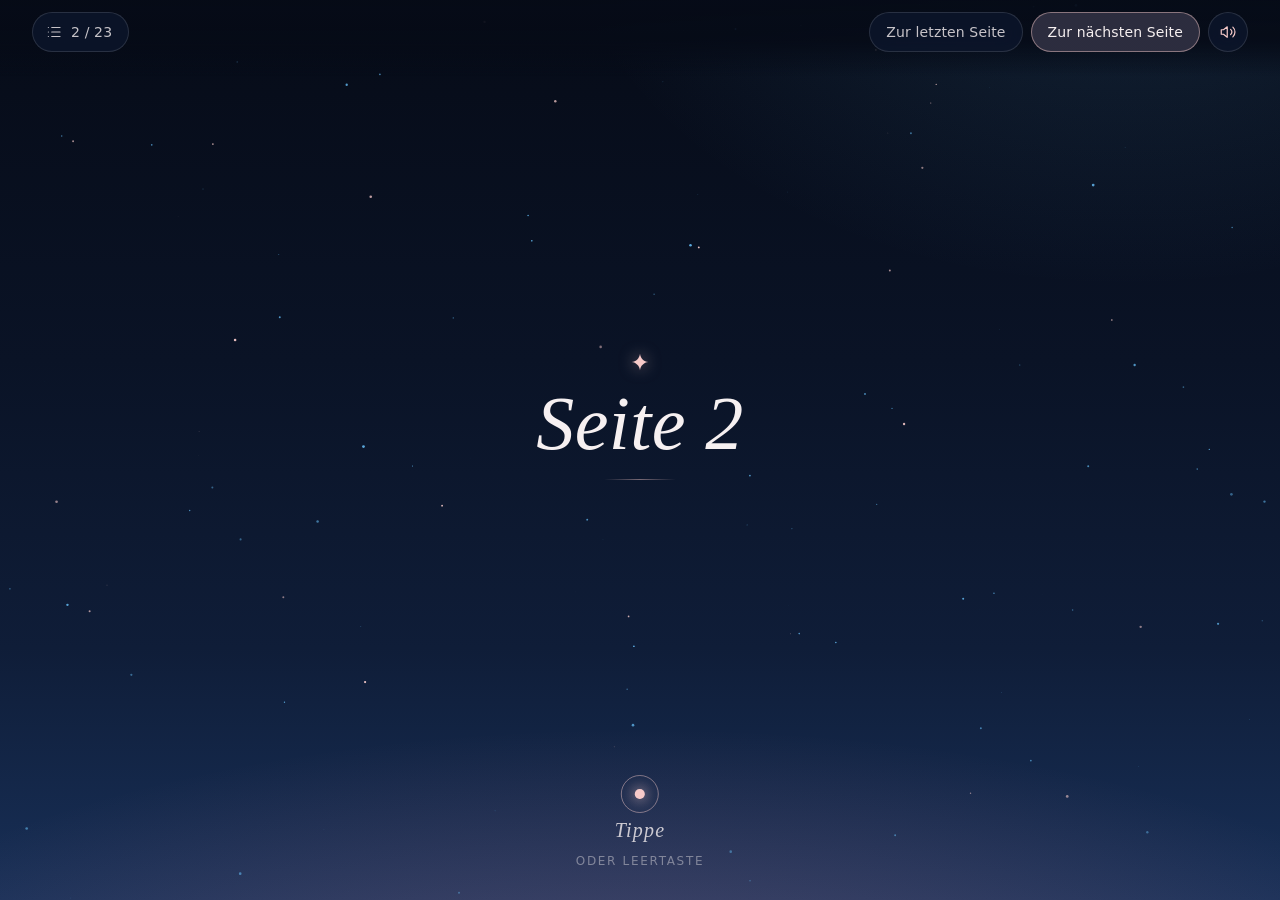
==== commit 5f857d07: "Redesign reader: night-sky design system, SPA navigation, accessible controls - Move diary content v" ====
--- a/final.html
+++ b/final.html
@@ -1,9 +1,29 @@
 ﻿<!DOCTYPE html>
 <html lang="de">
 <head>
-  <meta charset="UTF-8" />
-  <meta http-equiv="refresh" content="0;url=index.html?page=2" />
+  <meta charset="UTF-8">
+  <meta name="viewport" content="width=device-width, initial-scale=1">
+  <meta http-equiv="refresh" content="0;url=index.html?page=2">
+  <meta name="color-scheme" content="dark">
   <title>Weiterleitung</title>
+  <link rel="canonical" href="index.html?page=2">
+  <link rel="icon" href="favicon.svg" type="image/svg+xml">
+  <!-- replace() statt Verlauf-Eintrag, damit „Zurück“ nicht wieder hier landet -->
+  <script>location.replace("index.html?page=2");</script>
+  <style>
+    body {
+      margin: 0;
+      min-height: 100vh;
+      display: grid;
+      place-content: center;
+      padding: 1rem;
+      background: #060b17;
+      color: #f6f0f1;
+      font: 1.125rem/1.5 Georgia, serif;
+      text-align: center;
+    }
+    a { color: #f7cac9; }
+  </style>
 </head>
 <body>
   <p>Weiterleitung zur finalen Seite…</p>
